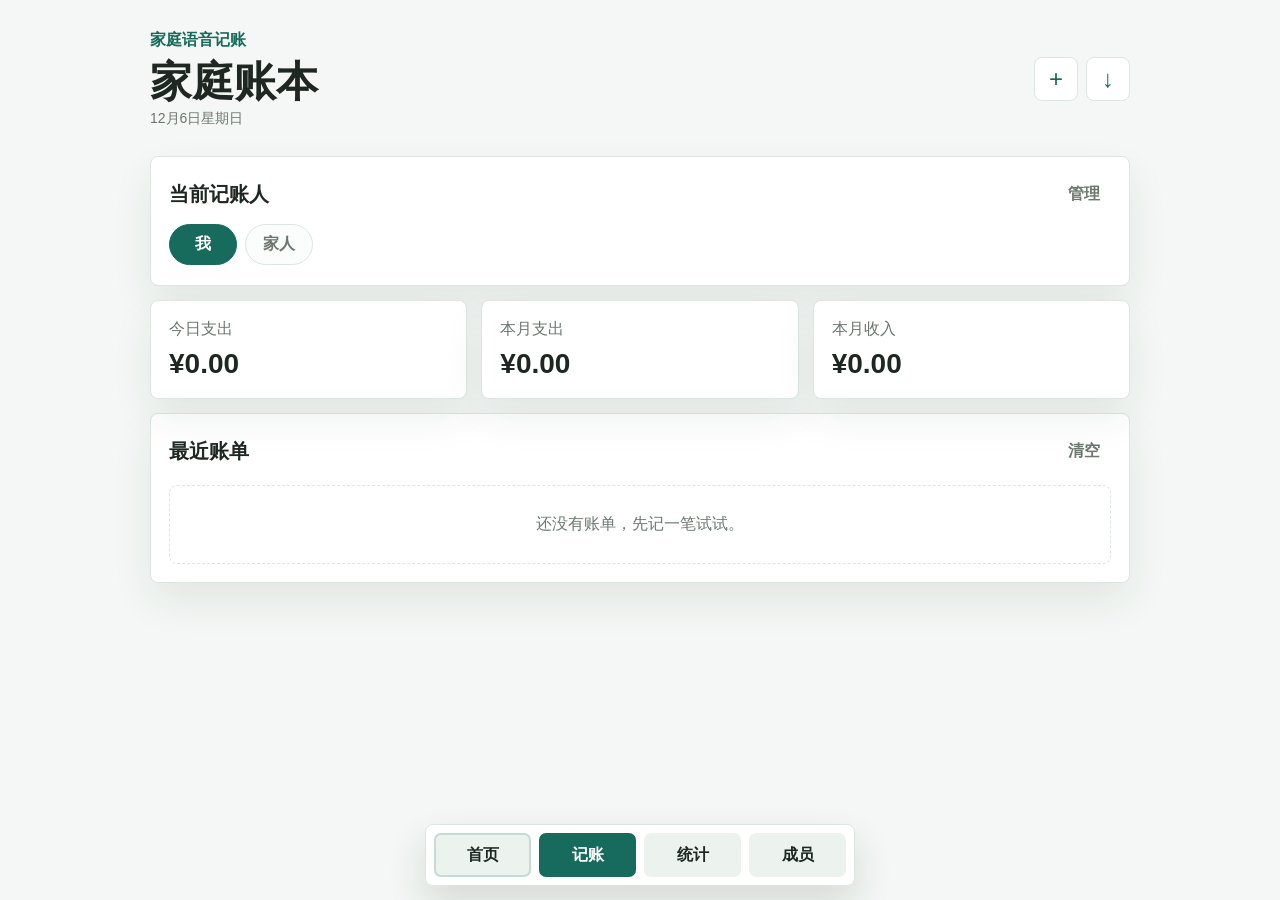
==== index.html @ d06d8574 "Add files via upload" ====
<!doctype html>
<html lang="zh-CN">
  <head>
    <meta charset="UTF-8" />
    <meta name="viewport" content="width=device-width, initial-scale=1.0" />
    <meta name="theme-color" content="#176b5d" />
    <meta name="apple-mobile-web-app-capable" content="yes" />
    <meta name="apple-mobile-web-app-status-bar-style" content="default" />
    <meta name="apple-mobile-web-app-title" content="家庭账本" />
    <title>语音记账</title>
    <link rel="manifest" href="./manifest.json" />
    <link rel="icon" href="./app-icon.svg" type="image/svg+xml" />
    <link rel="apple-touch-icon" href="./apple-touch-icon.png" />
    <link rel="stylesheet" href="./styles.css" />
  </head>
  <body>
    <div class="app-shell">
      <header class="topbar">
        <div>
          <p class="eyebrow">家庭语音记账</p>
          <h1>家庭账本</h1>
          <p class="date-line" id="dateLine"></p>
        </div>
        <div class="top-actions">
          <button class="icon-button" id="membersButton" type="button" title="家庭成员" aria-label="家庭成员">
            <span aria-hidden="true">+</span>
          </button>
          <button class="icon-button" id="exportButton" type="button" title="导出账单" aria-label="导出账单">
            <span aria-hidden="true">↓</span>
          </button>
        </div>
      </header>

      <main class="app-main">
        <section class="app-view active" id="homeView" data-view="home">
          <section class="member-panel" aria-label="当前成员">
            <div class="section-title compact">
              <h2>当前记账人</h2>
              <button class="text-button" id="manageMembersButton" type="button">管理</button>
            </div>
            <div class="member-tabs" id="memberTabs"></div>
          </section>

          <section class="summary-grid" aria-label="账单概览">
            <article class="metric">
              <span>今日支出</span>
              <strong id="todayExpense">¥0.00</strong>
            </article>
            <article class="metric">
              <span>本月支出</span>
              <strong id="monthExpense">¥0.00</strong>
            </article>
            <article class="metric">
              <span>本月收入</span>
              <strong id="monthIncome">¥0.00</strong>
            </article>
          </section>

          <div class="list-panel">
            <div class="section-title">
              <h2>最近账单</h2>
              <button class="text-button" id="clearButton" type="button">清空</button>
            </div>
            <div class="empty-state" id="emptyState">还没有账单，先记一笔试试。</div>
            <ul class="bill-list" id="billList"></ul>
          </div>
        </section>

        <section class="app-view" id="recordView" data-view="record">
          <section class="input-panel" aria-label="语音记账">
            <div class="mode-row" role="tablist" aria-label="记账类型">
              <button class="segmented active" id="expenseMode" type="button">支出</button>
              <button class="segmented" id="incomeMode" type="button">收入</button>
            </div>

            <label class="field-label" for="voiceText">说一句账单</label>
            <div class="voice-row">
              <textarea id="voiceText" rows="4" placeholder="例如：我用微信花了20元吃饭"></textarea>
              <button class="mic-button" id="micButton" type="button" title="语音输入" aria-label="语音输入">
                <span aria-hidden="true">●</span>
              </button>
            </div>
            <p class="hint" id="speechHint">如果浏览器不支持语音识别，可以直接打字。</p>

            <div class="action-row">
              <button class="primary-button" id="parseButton" type="button">解析账单</button>
              <button class="secondary-button" id="sampleButton" type="button">试一句</button>
            </div>
          </section>

          <section class="confirm-panel hidden" id="confirmPanel" aria-label="确认账单">
            <div class="section-title">
              <h2>确认这笔账</h2>
              <p id="reviewMessage">请检查识别结果。</p>
            </div>

            <form class="form-grid" id="billForm">
              <label>
                金额
                <input id="amountInput" type="number" inputmode="decimal" min="0" step="0.01" required />
              </label>
              <label>
                类型
                <select id="typeInput">
                  <option value="expense">支出</option>
                  <option value="income">收入</option>
                </select>
              </label>
              <label>
                分类
                <select id="categoryInput"></select>
              </label>
              <label>
                支付方式
                <select id="paymentInput"></select>
              </label>
              <label>
                成员
                <select id="memberInput"></select>
              </label>
              <label class="wide">
                备注
                <input id="noteInput" type="text" placeholder="比如：午饭、音乐会员、工资" />
              </label>
            </form>

            <div class="action-row">
              <button class="primary-button" id="saveButton" type="button">保存</button>
              <button class="secondary-button" id="cancelButton" type="button">取消</button>
            </div>
          </section>
        </section>

        <section class="app-view" id="statsView" data-view="stats">
          <section class="content-grid">
          <div class="stats-panel">
            <div class="section-title">
              <h2>分类统计</h2>
              <p>按本月支出统计</p>
            </div>
            <div class="category-bars" id="categoryBars"></div>
          </div>

          <div class="stats-panel">
            <div class="section-title">
              <h2>成员统计</h2>
              <p>按本月支出统计</p>
            </div>
            <div class="category-bars" id="memberBars"></div>
          </div>
          </section>
        </section>

        <section class="app-view" id="memberView" data-view="members">
          <div class="stats-panel">
            <div class="section-title">
              <h2>家庭成员</h2>
              <p>当前账本只保存在这台设备</p>
            </div>
            <div class="member-form inline">
              <input id="memberNameInlineInput" type="text" maxlength="12" placeholder="输入名字，比如：妈妈" />
              <button class="primary-button" id="addMemberInlineButton" type="button">添加</button>
            </div>
            <ul class="member-list" id="memberListInline"></ul>
          </div>
        </section>
      </main>

      <nav class="mobile-dock" aria-label="快捷操作">
        <button class="dock-tab active" data-target-view="home" type="button">首页</button>
        <button class="dock-tab primary" data-target-view="record" type="button">记账</button>
        <button class="dock-tab" data-target-view="stats" type="button">统计</button>
        <button class="dock-tab" data-target-view="members" type="button">成员</button>
      </nav>
    </div>

    <div class="modal hidden" id="memberDialog" role="dialog" aria-modal="true" aria-labelledby="memberDialogTitle">
      <div class="modal-card">
        <div class="section-title">
          <h2 id="memberDialogTitle">家庭成员</h2>
          <button class="text-button" id="closeMembersButton" type="button">关闭</button>
        </div>
        <div class="member-form">
          <input id="memberNameInput" type="text" maxlength="12" placeholder="输入名字，比如：爸爸" />
          <button class="primary-button" id="addMemberButton" type="button">添加</button>
        </div>
        <ul class="member-list" id="memberList"></ul>
        <p class="hint">删除成员不会删除旧账单，旧账单会继续显示原来的名字。</p>
      </div>
    </div>

    <script src="./app.js"></script>
  </body>
</html>
---- styles.css ----
:root {
  color-scheme: light;
  --bg: #f4f7f5;
  --surface: #ffffff;
  --surface-strong: #ecf3ef;
  --text: #1e2722;
  --muted: #6c7770;
  --line: #dce5df;
  --accent: #176b5d;
  --accent-strong: #0e4f44;
  --income: #246b45;
  --expense: #b3463c;
  --warning: #9a6519;
  --shadow: 0 18px 40px rgba(28, 47, 38, 0.08);
}

* {
  box-sizing: border-box;
}

body {
  margin: 0;
  background: var(--bg);
  color: var(--text);
  font-family: -apple-system, BlinkMacSystemFont, "Segoe UI", "Microsoft YaHei", sans-serif;
  -webkit-font-smoothing: antialiased;
}

button,
input,
select,
textarea {
  font: inherit;
}

button {
  cursor: pointer;
}

.app-shell {
  width: min(980px, calc(100% - 32px));
  margin: 0 auto;
  padding: 18px 0 96px;
}

.topbar {
  display: flex;
  align-items: center;
  justify-content: space-between;
  gap: 16px;
  position: sticky;
  top: 0;
  z-index: 5;
  margin: 0 -16px 14px;
  padding: 12px 16px 14px;
  background: rgba(244, 247, 245, 0.92);
  backdrop-filter: blur(18px);
}

.eyebrow {
  margin: 0 0 8px;
  color: var(--accent);
  font-weight: 700;
}

h1,
h2,
p {
  margin: 0;
}

h1 {
  font-size: clamp(30px, 5vw, 42px);
  line-height: 1.08;
  letter-spacing: 0;
}

h2 {
  font-size: 20px;
}

.date-line {
  margin-top: 6px;
  color: var(--muted);
  font-size: 14px;
}

.top-actions {
  display: flex;
  gap: 8px;
}

.summary-grid,
.content-grid,
.form-grid {
  display: grid;
  gap: 14px;
}

.app-main {
  min-height: 520px;
}

.app-view {
  display: none;
}

.app-view.active {
  display: block;
}

.summary-grid {
  grid-template-columns: repeat(3, minmax(0, 1fr));
  margin-bottom: 14px;
}

.metric,
.member-panel,
.input-panel,
.confirm-panel,
.list-panel,
.stats-panel {
  background: var(--surface);
  border: 1px solid var(--line);
  border-radius: 8px;
  box-shadow: var(--shadow);
}

.metric {
  padding: 18px;
}

.metric span,
.section-title p,
.hint {
  color: var(--muted);
}

.metric strong {
  display: block;
  margin-top: 8px;
  font-size: 28px;
}

.input-panel,
.confirm-panel,
.member-panel,
.list-panel,
.stats-panel {
  padding: 18px;
}

.member-panel {
  margin-bottom: 14px;
}

.input-panel,
.confirm-panel {
  margin-bottom: 14px;
}

.mode-row,
.action-row,
.voice-row,
.section-title {
  display: flex;
  align-items: center;
  gap: 10px;
}

.section-title {
  justify-content: space-between;
  margin-bottom: 14px;
}

.section-title.compact {
  margin-bottom: 10px;
}

.member-tabs {
  display: flex;
  gap: 8px;
  overflow-x: auto;
  padding-bottom: 2px;
  scrollbar-width: none;
}

.member-tabs::-webkit-scrollbar {
  display: none;
}

.member-chip {
  flex: 0 0 auto;
  min-width: 68px;
  border: 1px solid var(--line);
  border-radius: 999px;
  background: #fbfdfc;
  color: var(--muted);
  padding: 9px 14px;
  font-weight: 700;
}

.member-chip.active {
  border-color: var(--accent);
  background: var(--accent);
  color: white;
}

.mode-row {
  width: fit-content;
  background: var(--surface-strong);
  border: 1px solid var(--line);
  border-radius: 8px;
  padding: 4px;
  margin-bottom: 16px;
}

.segmented {
  min-width: 82px;
  border: 0;
  border-radius: 6px;
  background: transparent;
  color: var(--muted);
  padding: 8px 12px;
}

.segmented.active {
  background: var(--surface);
  color: var(--text);
  font-weight: 700;
  box-shadow: 0 8px 18px rgba(39, 57, 47, 0.1);
}

.field-label {
  display: block;
  margin-bottom: 8px;
  font-weight: 700;
}

.voice-row {
  align-items: stretch;
}

textarea,
input,
select {
  width: 100%;
  border: 1px solid var(--line);
  border-radius: 8px;
  background: #fbfdfc;
  color: var(--text);
  padding: 12px;
  outline: none;
}

textarea:focus,
input:focus,
select:focus {
  border-color: var(--accent);
  box-shadow: 0 0 0 3px rgba(23, 107, 93, 0.14);
}

.mic-button,
.icon-button {
  display: grid;
  place-items: center;
  flex: 0 0 auto;
  border: 1px solid var(--line);
  border-radius: 8px;
  background: var(--surface);
  color: var(--accent);
}

.mic-button {
  width: 58px;
}

.mic-button span {
  display: grid;
  place-items: center;
  width: 28px;
  height: 28px;
  border-radius: 50%;
  border: 7px solid var(--accent);
  color: transparent;
}

.mic-button.recording {
  border-color: var(--expense);
  color: var(--expense);
}

.mic-button.recording span {
  border-color: var(--expense);
}

.icon-button {
  width: 44px;
  height: 44px;
  font-size: 24px;
}

.hint {
  min-height: 20px;
  margin-top: 8px;
  font-size: 14px;
}

.action-row {
  flex-wrap: wrap;
  margin-top: 16px;
}

.primary-button,
.secondary-button,
.text-button {
  border-radius: 8px;
  padding: 11px 16px;
  border: 1px solid transparent;
  font-weight: 700;
}

.primary-button {
  background: var(--accent);
  color: white;
}

.primary-button:hover {
  background: var(--accent-strong);
}

.secondary-button {
  background: var(--surface-strong);
  color: var(--text);
  border-color: var(--line);
}

.text-button {
  padding: 8px 10px;
  background: transparent;
  color: var(--muted);
}

.text-button:disabled {
  cursor: not-allowed;
  opacity: 0.45;
}

.form-grid {
  grid-template-columns: repeat(2, minmax(0, 1fr));
}

.form-grid label {
  display: grid;
  gap: 7px;
  color: var(--muted);
  font-size: 14px;
  font-weight: 700;
}

.form-grid .wide {
  grid-column: 1 / -1;
}

.content-grid {
  grid-template-columns: repeat(2, minmax(0, 1fr));
}

.bill-list {
  display: grid;
  gap: 10px;
  margin: 0;
  padding: 0;
  list-style: none;
}

.bill-item {
  display: grid;
  grid-template-columns: 1fr auto;
  gap: 8px;
  align-items: center;
  padding: 12px;
  border: 1px solid var(--line);
  border-radius: 8px;
  background: #fbfdfc;
}

.bill-main strong {
  display: block;
  margin-bottom: 4px;
  overflow-wrap: anywhere;
}

.bill-main span,
.bill-meta {
  color: var(--muted);
  font-size: 14px;
}

.bill-amount {
  font-size: 20px;
  font-weight: 800;
  white-space: nowrap;
}

.bill-side {
  display: grid;
  justify-items: end;
  gap: 8px;
}

.delete-bill {
  display: grid;
  place-items: center;
  width: 32px;
  height: 32px;
  border: 1px solid var(--line);
  border-radius: 8px;
  background: var(--surface-strong);
  color: var(--muted);
  font-size: 22px;
  line-height: 1;
}

.delete-bill:hover {
  border-color: rgba(179, 70, 60, 0.35);
  background: rgba(179, 70, 60, 0.08);
  color: var(--expense);
}

.bill-amount.expense {
  color: var(--expense);
}

.bill-amount.income {
  color: var(--income);
}

.empty-state {
  display: none;
  padding: 28px 12px;
  color: var(--muted);
  text-align: center;
  border: 1px dashed var(--line);
  border-radius: 8px;
}

.category-bars {
  display: grid;
  gap: 12px;
}

.bar-row {
  display: grid;
  gap: 6px;
}

.bar-label {
  display: flex;
  justify-content: space-between;
  gap: 10px;
  color: var(--muted);
  font-size: 14px;
}

.bar-track {
  height: 10px;
  overflow: hidden;
  border-radius: 999px;
  background: var(--surface-strong);
}

.bar-fill {
  height: 100%;
  min-width: 4px;
  border-radius: inherit;
  background: var(--accent);
}

.member-fill {
  background: #4f6f9f;
}

.modal {
  position: fixed;
  inset: 0;
  z-index: 20;
  display: grid;
  place-items: end center;
  padding: 18px;
  background: rgba(20, 31, 26, 0.36);
}

.modal-card {
  width: min(520px, 100%);
  max-height: min(620px, calc(100vh - 36px));
  overflow: auto;
  border-radius: 8px;
  border: 1px solid var(--line);
  background: var(--surface);
  padding: 18px;
  box-shadow: 0 24px 70px rgba(15, 34, 25, 0.24);
}

.member-form {
  display: grid;
  grid-template-columns: 1fr auto;
  gap: 10px;
  margin-bottom: 14px;
}

.member-form.inline {
  margin-bottom: 16px;
}

.member-list {
  display: grid;
  gap: 8px;
  margin: 0;
  padding: 0;
  list-style: none;
}

.member-list-item {
  display: flex;
  align-items: center;
  justify-content: space-between;
  gap: 10px;
  padding: 10px 12px;
  border: 1px solid var(--line);
  border-radius: 8px;
  background: #fbfdfc;
}

.mobile-dock {
  position: fixed;
  left: 50%;
  bottom: 14px;
  z-index: 8;
  display: grid;
  width: min(430px, calc(100% - 22px));
  transform: translateX(-50%);
  grid-template-columns: repeat(4, 1fr);
  gap: 8px;
  padding: 8px;
  border: 1px solid var(--line);
  border-radius: 8px;
  background: rgba(255, 255, 255, 0.94);
  box-shadow: 0 18px 38px rgba(28, 47, 38, 0.14);
  backdrop-filter: blur(18px);
}

.mobile-dock button {
  min-height: 44px;
  border: 0;
  border-radius: 7px;
  background: var(--surface-strong);
  color: var(--text);
  font-weight: 800;
}

.mobile-dock button.active {
  box-shadow: inset 0 0 0 2px rgba(23, 107, 93, 0.18);
}

.mobile-dock button.primary {
  background: var(--accent);
  color: white;
}

.hidden {
  display: none;
}

@media (max-width: 760px) {
  .app-shell {
    width: min(100% - 22px, 430px);
    padding-top: 8px;
  }

  .topbar {
    align-items: flex-start;
    margin-left: -11px;
    margin-right: -11px;
  }

  .summary-grid,
  .content-grid,
  .form-grid {
    grid-template-columns: 1fr;
  }

  .voice-row {
    flex-direction: column;
  }

  .mic-button {
    width: 100%;
    height: 52px;
  }

  .section-title {
    align-items: flex-start;
  }

  .summary-grid {
    grid-template-columns: repeat(3, minmax(0, 1fr));
    gap: 8px;
  }

  .metric {
    padding: 12px 10px;
  }

  .metric span {
    font-size: 13px;
  }

  .metric strong {
    font-size: 20px;
  }

  .input-panel,
  .confirm-panel,
  .member-panel,
  .list-panel,
  .stats-panel {
    padding: 14px;
  }

  .modal {
    align-items: end;
    padding: 10px;
  }

  .modal-card {
    max-height: calc(100vh - 20px);
  }
}

@media (display-mode: standalone) {
  .topbar {
    padding-top: 18px;
  }
}
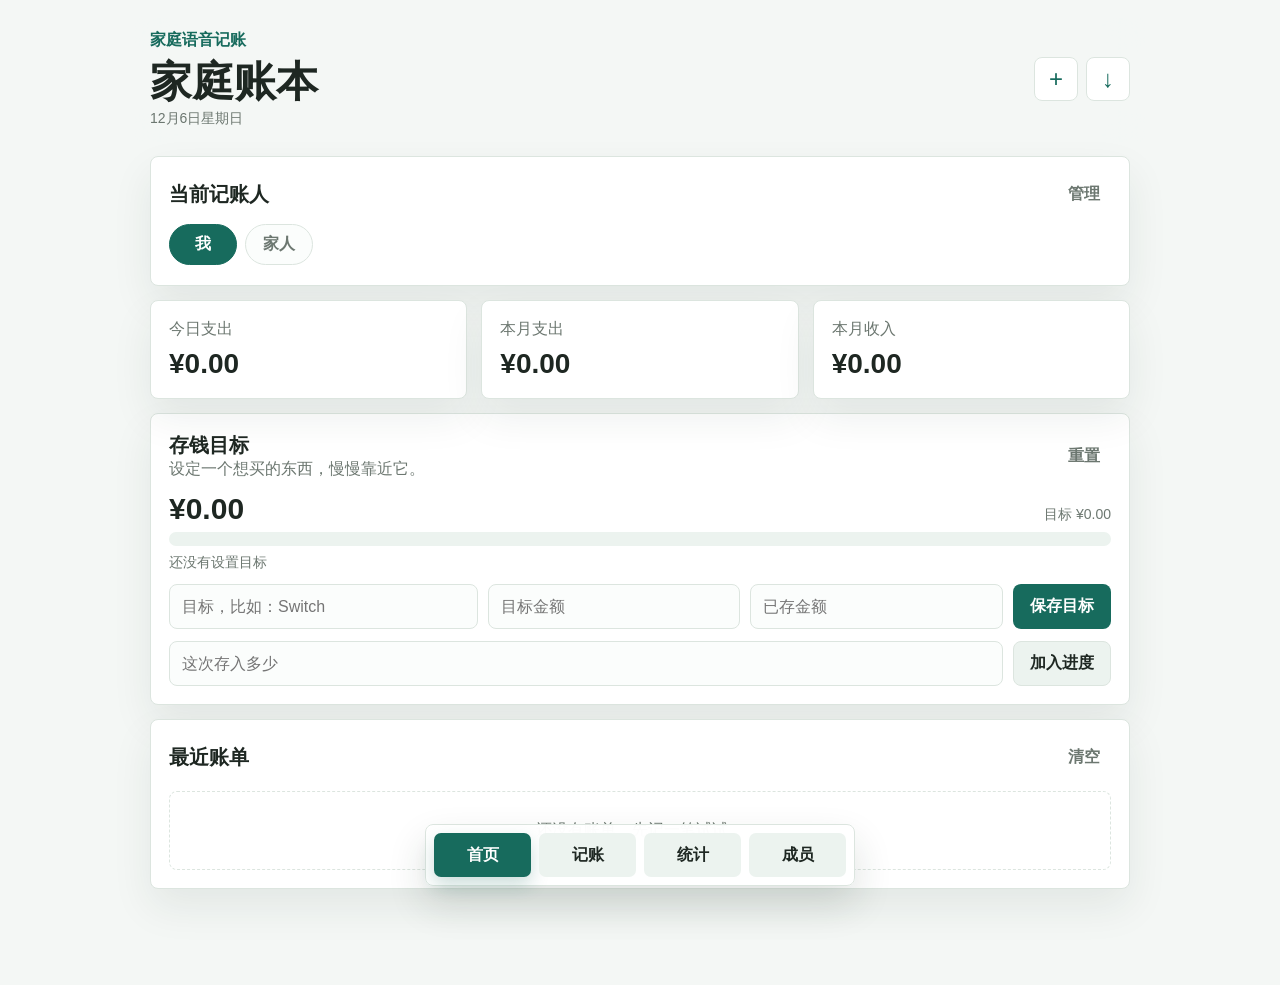
==== commit 01c3229d: "Add files via upload" ====
--- a/index.html
+++ b/index.html
@@ -56,6 +56,36 @@
             </article>
           </section>
 
+          <section class="goal-panel" aria-label="存钱目标">
+            <div class="section-title">
+              <div>
+                <h2 id="goalTitle">存钱目标</h2>
+                <p id="goalSubtitle">设定一个想买的东西，慢慢靠近它。</p>
+              </div>
+              <button class="text-button" id="resetGoalButton" type="button">重置</button>
+            </div>
+            <div class="goal-progress">
+              <div class="goal-progress-top">
+                <strong id="goalSavedText">¥0.00</strong>
+                <span id="goalTargetText">目标 ¥0.00</span>
+              </div>
+              <div class="goal-track" aria-hidden="true">
+                <div class="goal-fill" id="goalFill"></div>
+              </div>
+              <p class="goal-percent" id="goalPercent">还没有设置目标</p>
+            </div>
+            <div class="goal-form">
+              <input id="goalNameInput" type="text" maxlength="20" placeholder="目标，比如：Switch" />
+              <input id="goalTargetInput" type="number" inputmode="decimal" min="0" step="1" placeholder="目标金额" />
+              <input id="goalSavedInput" type="number" inputmode="decimal" min="0" step="1" placeholder="已存金额" />
+              <button class="primary-button" id="saveGoalButton" type="button">保存目标</button>
+            </div>
+            <div class="goal-add">
+              <input id="goalAddInput" type="number" inputmode="decimal" min="0" step="1" placeholder="这次存入多少" />
+              <button class="secondary-button" id="addGoalSavingButton" type="button">加入进度</button>
+            </div>
+          </section>
+
           <div class="list-panel">
             <div class="section-title">
               <h2>最近账单</h2>
@@ -168,7 +198,7 @@
 
       <nav class="mobile-dock" aria-label="快捷操作">
         <button class="dock-tab active" data-target-view="home" type="button">首页</button>
-        <button class="dock-tab primary" data-target-view="record" type="button">记账</button>
+        <button class="dock-tab" data-target-view="record" type="button">记账</button>
         <button class="dock-tab" data-target-view="stats" type="button">统计</button>
         <button class="dock-tab" data-target-view="members" type="button">成员</button>
       </nav>
--- a/styles.css
+++ b/styles.css
@@ -116,6 +116,7 @@
 
 .metric,
 .member-panel,
+.goal-panel,
 .input-panel,
 .confirm-panel,
 .list-panel,
@@ -145,12 +146,14 @@
 .input-panel,
 .confirm-panel,
 .member-panel,
+.goal-panel,
 .list-panel,
 .stats-panel {
   padding: 18px;
 }
 
-.member-panel {
+.member-panel,
+.goal-panel {
   margin-bottom: 14px;
 }
 
@@ -366,6 +369,59 @@
   grid-template-columns: repeat(2, minmax(0, 1fr));
 }
 
+.goal-progress {
+  display: grid;
+  gap: 8px;
+}
+
+.goal-progress-top {
+  display: flex;
+  align-items: end;
+  justify-content: space-between;
+  gap: 12px;
+}
+
+.goal-progress-top strong {
+  font-size: 30px;
+  line-height: 1;
+}
+
+.goal-progress-top span,
+.goal-percent {
+  color: var(--muted);
+  font-size: 14px;
+}
+
+.goal-track {
+  height: 14px;
+  overflow: hidden;
+  border-radius: 999px;
+  background: var(--surface-strong);
+}
+
+.goal-fill {
+  width: 0;
+  height: 100%;
+  border-radius: inherit;
+  background: linear-gradient(90deg, #176b5d, #4f6f9f);
+  transition: width 460ms cubic-bezier(0.2, 0.8, 0.2, 1);
+}
+
+.goal-form,
+.goal-add {
+  display: grid;
+  gap: 10px;
+  margin-top: 12px;
+}
+
+.goal-form {
+  grid-template-columns: 1.1fr 0.9fr 0.9fr auto;
+}
+
+.goal-add {
+  grid-template-columns: 1fr auto;
+}
+
 .bill-list {
   display: grid;
   gap: 10px;
@@ -557,15 +613,33 @@
   background: var(--surface-strong);
   color: var(--text);
   font-weight: 800;
+  transition: transform 180ms ease, background 180ms ease, color 180ms ease, box-shadow 180ms ease;
+}
+
+.mobile-dock button:active {
+  transform: scale(0.94);
 }
 
 .mobile-dock button.active {
-  box-shadow: inset 0 0 0 2px rgba(23, 107, 93, 0.18);
-}
-
-.mobile-dock button.primary {
   background: var(--accent);
   color: white;
+  box-shadow: 0 8px 18px rgba(23, 107, 93, 0.22);
+}
+
+.mobile-dock button.pop {
+  animation: dock-pop 220ms cubic-bezier(0.18, 0.9, 0.3, 1.25);
+}
+
+@keyframes dock-pop {
+  0% {
+    transform: scale(0.96);
+  }
+  65% {
+    transform: scale(1.05);
+  }
+  100% {
+    transform: scale(1);
+  }
 }
 
 .hidden {
@@ -623,11 +697,26 @@
   .input-panel,
   .confirm-panel,
   .member-panel,
+  .goal-panel,
   .list-panel,
   .stats-panel {
     padding: 14px;
   }
 
+  .goal-form {
+    grid-template-columns: 1fr;
+  }
+
+  .goal-add {
+    grid-template-columns: 1fr;
+  }
+
+  .goal-progress-top {
+    align-items: flex-start;
+    flex-direction: column;
+    gap: 6px;
+  }
+
   .modal {
     align-items: end;
     padding: 10px;
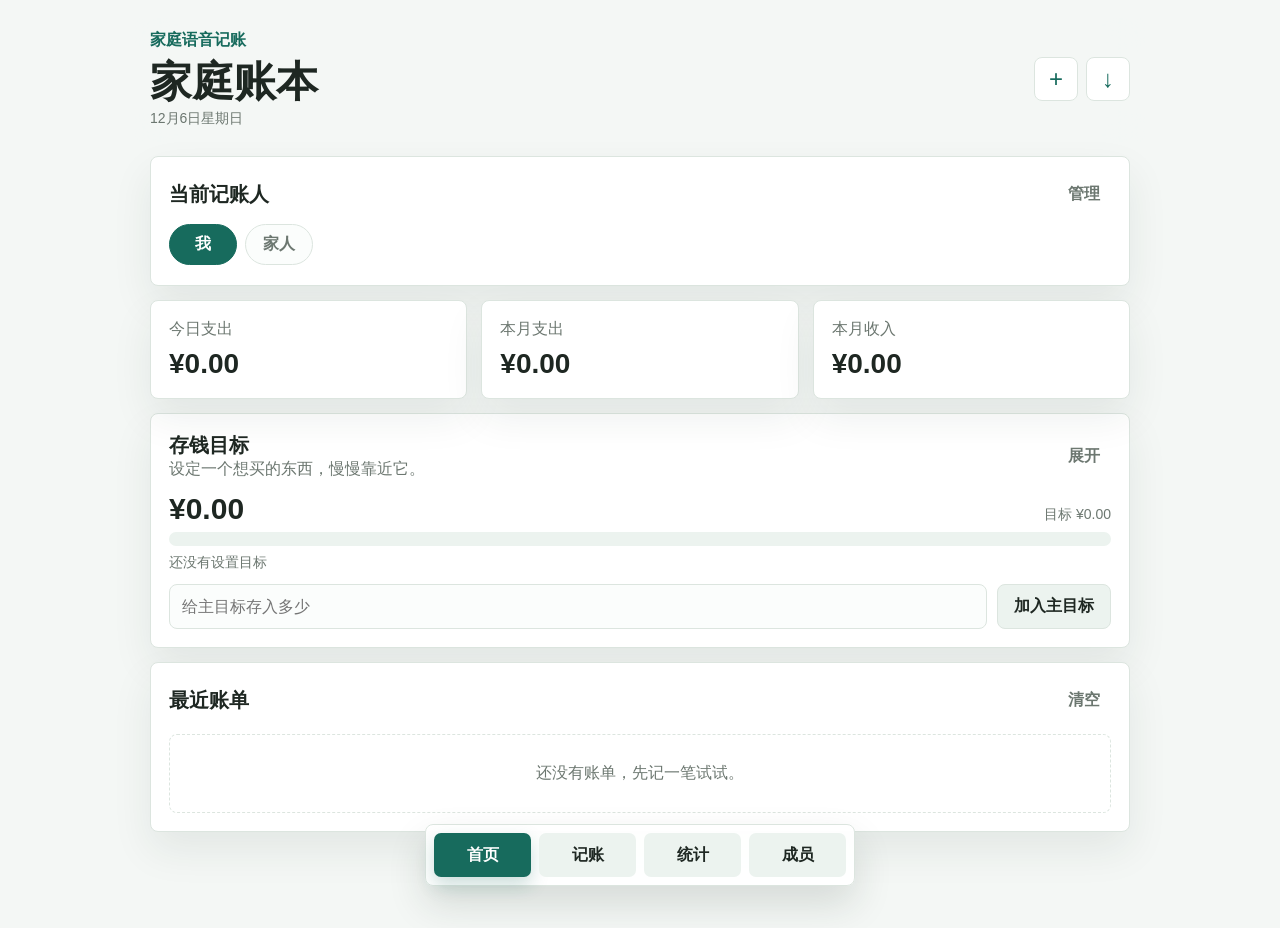
==== commit 3db0a612: "Add files via upload" ====
--- a/index.html
+++ b/index.html
@@ -62,7 +62,7 @@
                 <h2 id="goalTitle">存钱目标</h2>
                 <p id="goalSubtitle">设定一个想买的东西，慢慢靠近它。</p>
               </div>
-              <button class="text-button" id="resetGoalButton" type="button">重置</button>
+              <button class="text-button" id="toggleGoalsButton" type="button" aria-expanded="false">展开</button>
             </div>
             <div class="goal-progress">
               <div class="goal-progress-top">
@@ -74,15 +74,18 @@
               </div>
               <p class="goal-percent" id="goalPercent">还没有设置目标</p>
             </div>
-            <div class="goal-form">
+            <div class="goal-add">
+              <input id="goalAddInput" type="number" inputmode="decimal" min="0" step="1" placeholder="给主目标存入多少" />
+              <button class="secondary-button" id="addGoalSavingButton" type="button">加入主目标</button>
+            </div>
+            <div class="goal-drawer hidden" id="goalDrawer">
+              <div class="goal-form">
               <input id="goalNameInput" type="text" maxlength="20" placeholder="目标，比如：Switch" />
               <input id="goalTargetInput" type="number" inputmode="decimal" min="0" step="1" placeholder="目标金额" />
               <input id="goalSavedInput" type="number" inputmode="decimal" min="0" step="1" placeholder="已存金额" />
-              <button class="primary-button" id="saveGoalButton" type="button">保存目标</button>
-            </div>
-            <div class="goal-add">
-              <input id="goalAddInput" type="number" inputmode="decimal" min="0" step="1" placeholder="这次存入多少" />
-              <button class="secondary-button" id="addGoalSavingButton" type="button">加入进度</button>
+                <button class="primary-button" id="saveGoalButton" type="button">添加目标</button>
+              </div>
+              <div class="goal-list" id="goalList"></div>
             </div>
           </section>
 
@@ -184,8 +187,21 @@
         <section class="app-view" id="memberView" data-view="members">
           <div class="stats-panel">
             <div class="section-title">
+              <h2>本地数据</h2>
+              <p>当前账本只保存在这台设备</p>
+            </div>
+            <div class="backup-actions">
+              <button class="primary-button" id="exportBackupButton" type="button">导出完整备份</button>
+              <button class="secondary-button" id="importBackupButton" type="button">导入备份</button>
+              <input class="hidden" id="backupFileInput" type="file" accept="application/json,.json" />
+            </div>
+            <p class="hint">完整备份会保存账单、成员和存钱目标。换手机或清理浏览器前，建议先导出。</p>
+          </div>
+
+          <div class="stats-panel">
+            <div class="section-title">
               <h2>家庭成员</h2>
-              <p>当前账本只保存在这台设备</p>
+              <p>管理本机账本成员</p>
             </div>
             <div class="member-form inline">
               <input id="memberNameInlineInput" type="text" maxlength="12" placeholder="输入名字，比如：妈妈" />
--- a/styles.css
+++ b/styles.css
@@ -422,6 +422,74 @@
   grid-template-columns: 1fr auto;
 }
 
+.goal-drawer {
+  display: grid;
+  gap: 12px;
+  margin-top: 12px;
+  padding-top: 12px;
+  border-top: 1px solid var(--line);
+  animation: drawer-slide 220ms ease;
+}
+
+.goal-list {
+  display: grid;
+  gap: 10px;
+}
+
+.goal-item {
+  display: grid;
+  gap: 10px;
+  padding: 12px;
+  border: 1px solid var(--line);
+  border-radius: 8px;
+  background: #fbfdfc;
+}
+
+.goal-item.primary-goal {
+  border-color: rgba(23, 107, 93, 0.36);
+  background: rgba(23, 107, 93, 0.06);
+}
+
+.goal-item-main {
+  display: grid;
+  gap: 6px;
+}
+
+.goal-item-main strong {
+  overflow-wrap: anywhere;
+}
+
+.goal-item-main span {
+  color: var(--muted);
+  font-size: 14px;
+}
+
+.goal-track.small {
+  height: 8px;
+}
+
+.goal-item-actions {
+  display: flex;
+  flex-wrap: wrap;
+  gap: 6px;
+}
+
+.empty-state.inline {
+  display: block;
+  padding: 18px 12px;
+}
+
+@keyframes drawer-slide {
+  from {
+    opacity: 0;
+    transform: translateY(-6px);
+  }
+  to {
+    opacity: 1;
+    transform: translateY(0);
+  }
+}
+
 .bill-list {
   display: grid;
   gap: 10px;
@@ -465,16 +533,23 @@
   gap: 8px;
 }
 
-.delete-bill {
+.bill-tools {
+  display: flex;
+  gap: 6px;
+}
+
+.delete-bill,
+.edit-bill {
   display: grid;
   place-items: center;
-  width: 32px;
+  min-width: 32px;
   height: 32px;
   border: 1px solid var(--line);
   border-radius: 8px;
   background: var(--surface-strong);
   color: var(--muted);
-  font-size: 22px;
+  font-size: 15px;
+  font-weight: 800;
   line-height: 1;
 }
 
@@ -482,6 +557,16 @@
   border-color: rgba(179, 70, 60, 0.35);
   background: rgba(179, 70, 60, 0.08);
   color: var(--expense);
+}
+
+.edit-bill:hover {
+  border-color: rgba(23, 107, 93, 0.35);
+  background: rgba(23, 107, 93, 0.08);
+  color: var(--accent);
+}
+
+.delete-bill {
+  font-size: 22px;
 }
 
 .bill-amount.expense {
@@ -586,6 +671,13 @@
   border: 1px solid var(--line);
   border-radius: 8px;
   background: #fbfdfc;
+}
+
+.backup-actions {
+  display: grid;
+  grid-template-columns: repeat(2, minmax(0, 1fr));
+  gap: 10px;
+  margin-bottom: 10px;
 }
 
 .mobile-dock {
@@ -711,6 +803,10 @@
     grid-template-columns: 1fr;
   }
 
+  .backup-actions {
+    grid-template-columns: 1fr;
+  }
+
   .goal-progress-top {
     align-items: flex-start;
     flex-direction: column;
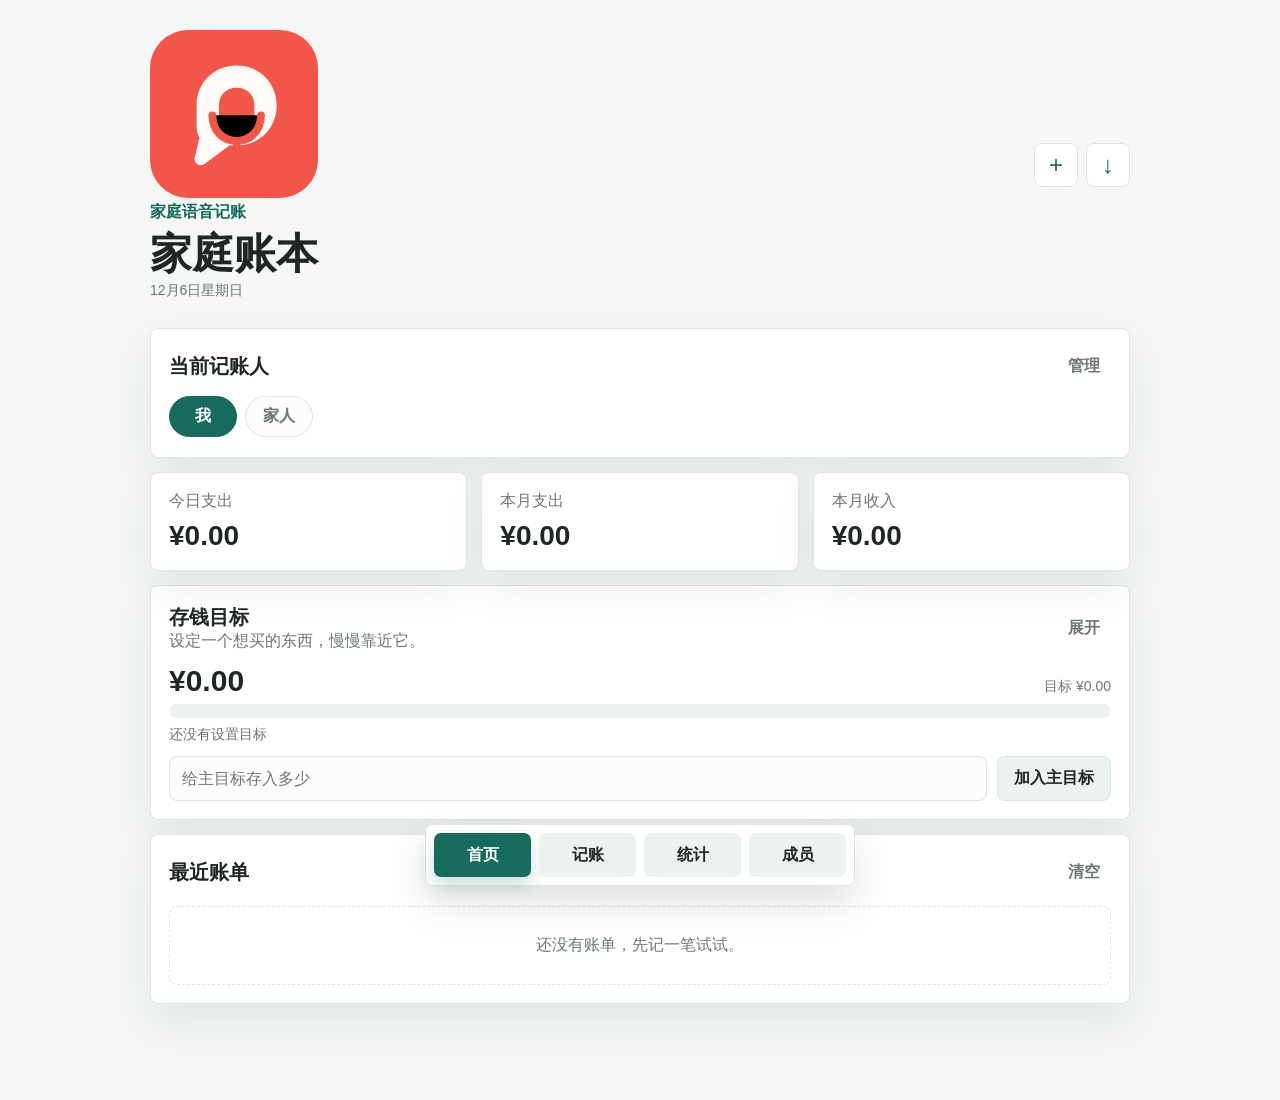
==== commit 535d8d69: "Add files via upload" ====
--- a/index.html
+++ b/index.html
@@ -9,17 +9,20 @@
     <meta name="apple-mobile-web-app-title" content="家庭账本" />
     <title>语音记账</title>
     <link rel="manifest" href="./manifest.json" />
-    <link rel="icon" href="./app-icon.svg" type="image/svg+xml" />
+    <link rel="icon" href="./assets/icons/icon-voice.svg" type="image/svg+xml" />
     <link rel="apple-touch-icon" href="./apple-touch-icon.png" />
     <link rel="stylesheet" href="./styles.css" />
   </head>
   <body>
     <div class="app-shell">
       <header class="topbar">
-        <div>
-          <p class="eyebrow">家庭语音记账</p>
-          <h1>家庭账本</h1>
-          <p class="date-line" id="dateLine"></p>
+        <div class="brand-lockup">
+          <img class="brand-mark" src="./assets/icons/icon-voice.svg" alt="" aria-hidden="true" />
+          <div>
+            <p class="eyebrow">家庭语音记账</p>
+            <h1>家庭账本</h1>
+            <p class="date-line" id="dateLine"></p>
+          </div>
         </div>
         <div class="top-actions">
           <button class="icon-button" id="membersButton" type="button" title="家庭成员" aria-label="家庭成员">
@@ -187,6 +190,30 @@
         <section class="app-view" id="memberView" data-view="members">
           <div class="stats-panel">
             <div class="section-title">
+              <h2>图标方案</h2>
+              <p>当前默认使用语音记账</p>
+            </div>
+            <div class="icon-options">
+              <article class="icon-option">
+                <img src="./assets/icons/icon-ledger.svg" alt="清爽账本图标" />
+                <strong>清爽账本</strong>
+                <span>稳定、直观</span>
+              </article>
+              <article class="icon-option active">
+                <img src="./assets/icons/icon-voice.svg" alt="语音记账图标" />
+                <strong>语音记账</strong>
+                <span>醒目、快速</span>
+              </article>
+              <article class="icon-option">
+                <img src="./assets/icons/icon-family-goal.svg" alt="家庭目标图标" />
+                <strong>家庭目标</strong>
+                <span>温暖、长期</span>
+              </article>
+            </div>
+          </div>
+
+          <div class="stats-panel">
+            <div class="section-title">
               <h2>本地数据</h2>
               <p>当前账本只保存在这台设备</p>
             </div>
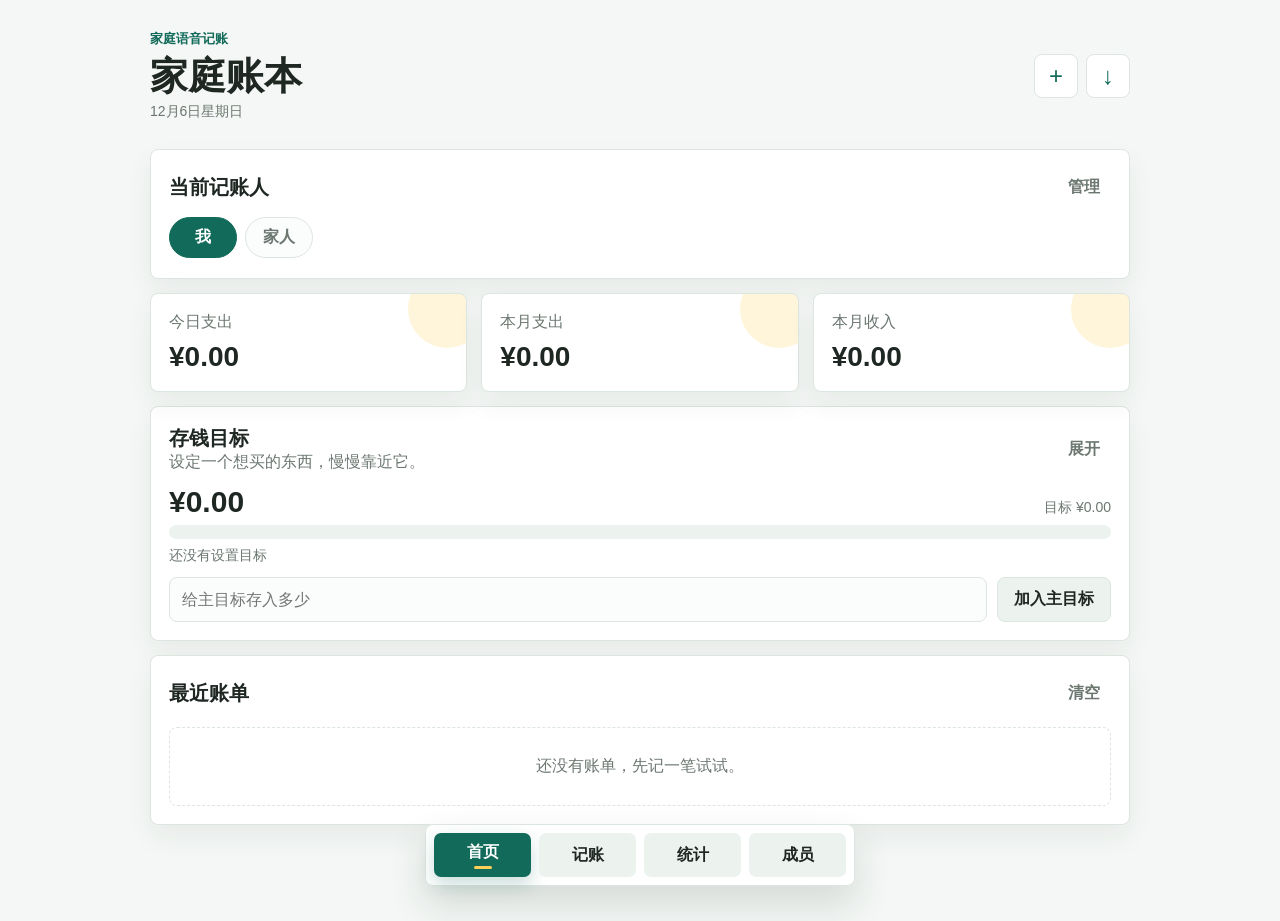
==== commit 6d529678: "Add files via upload" ====
--- a/index.html
+++ b/index.html
@@ -16,13 +16,10 @@
   <body>
     <div class="app-shell">
       <header class="topbar">
-        <div class="brand-lockup">
-          <img class="brand-mark" src="./assets/icons/icon-voice.svg" alt="" aria-hidden="true" />
-          <div>
-            <p class="eyebrow">家庭语音记账</p>
-            <h1>家庭账本</h1>
-            <p class="date-line" id="dateLine"></p>
-          </div>
+        <div>
+          <p class="eyebrow">家庭语音记账</p>
+          <h1>家庭账本</h1>
+          <p class="date-line" id="dateLine"></p>
         </div>
         <div class="top-actions">
           <button class="icon-button" id="membersButton" type="button" title="家庭成员" aria-label="家庭成员">
--- a/styles.css
+++ b/styles.css
@@ -6,8 +6,9 @@
   --text: #1e2722;
   --muted: #6c7770;
   --line: #dce5df;
-  --accent: #176b5d;
-  --accent-strong: #0e4f44;
+  --accent: #126b5a;
+  --accent-strong: #0b4f41;
+  --gold: #ffcf57;
   --income: #246b45;
   --expense: #b3463c;
   --warning: #9a6519;
@@ -61,6 +62,7 @@
   margin: 0 0 8px;
   color: var(--accent);
   font-weight: 700;
+  font-size: 13px;
 }
 
 h1,
@@ -70,7 +72,7 @@
 }
 
 h1 {
-  font-size: clamp(30px, 5vw, 42px);
+  font-size: clamp(28px, 5vw, 38px);
   line-height: 1.08;
   letter-spacing: 0;
 }
@@ -124,11 +126,24 @@
   background: var(--surface);
   border: 1px solid var(--line);
   border-radius: 8px;
-  box-shadow: var(--shadow);
+  box-shadow: 0 12px 28px rgba(28, 47, 38, 0.06);
 }
 
 .metric {
   padding: 18px;
+  position: relative;
+  overflow: hidden;
+}
+
+.metric::after {
+  content: "";
+  position: absolute;
+  right: -20px;
+  top: -24px;
+  width: 78px;
+  height: 78px;
+  border-radius: 50%;
+  background: rgba(255, 207, 87, 0.22);
 }
 
 .metric span,
@@ -138,9 +153,11 @@
 }
 
 .metric strong {
+  position: relative;
   display: block;
   margin-top: 8px;
   font-size: 28px;
+  z-index: 1;
 }
 
 .input-panel,
@@ -403,7 +420,7 @@
   width: 0;
   height: 100%;
   border-radius: inherit;
-  background: linear-gradient(90deg, #176b5d, #4f6f9f);
+  background: linear-gradient(90deg, var(--accent), var(--gold));
   transition: width 460ms cubic-bezier(0.2, 0.8, 0.2, 1);
 }
 
@@ -507,6 +524,11 @@
   border: 1px solid var(--line);
   border-radius: 8px;
   background: #fbfdfc;
+  transition: transform 160ms ease, border-color 160ms ease, box-shadow 160ms ease;
+}
+
+.bill-item:active {
+  transform: scale(0.985);
 }
 
 .bill-main strong {
@@ -546,7 +568,7 @@
   height: 32px;
   border: 1px solid var(--line);
   border-radius: 8px;
-  background: var(--surface-strong);
+  background: #f6faf8;
   color: var(--muted);
   font-size: 15px;
   font-weight: 800;
@@ -678,6 +700,45 @@
   grid-template-columns: repeat(2, minmax(0, 1fr));
   gap: 10px;
   margin-bottom: 10px;
+}
+
+.icon-options {
+  display: grid;
+  grid-template-columns: repeat(3, minmax(0, 1fr));
+  gap: 10px;
+}
+
+.icon-option {
+  display: grid;
+  gap: 8px;
+  justify-items: center;
+  min-height: 152px;
+  padding: 12px 8px;
+  border: 1px solid var(--line);
+  border-radius: 8px;
+  background: #fbfdfc;
+  text-align: center;
+}
+
+.icon-option.active {
+  border-color: rgba(18, 107, 90, 0.42);
+  background: rgba(18, 107, 90, 0.06);
+}
+
+.icon-option img {
+  width: 66px;
+  height: 66px;
+  border-radius: 16px;
+  box-shadow: 0 10px 22px rgba(28, 47, 38, 0.12);
+}
+
+.icon-option strong {
+  font-size: 14px;
+}
+
+.icon-option span {
+  color: var(--muted);
+  font-size: 12px;
 }
 
 .mobile-dock {
@@ -718,6 +779,16 @@
   box-shadow: 0 8px 18px rgba(23, 107, 93, 0.22);
 }
 
+.mobile-dock button.active::after {
+  content: "";
+  display: block;
+  width: 18px;
+  height: 3px;
+  margin: 3px auto 0;
+  border-radius: 999px;
+  background: var(--gold);
+}
+
 .mobile-dock button.pop {
   animation: dock-pop 220ms cubic-bezier(0.18, 0.9, 0.3, 1.25);
 }
@@ -807,6 +878,22 @@
     grid-template-columns: 1fr;
   }
 
+  .icon-options {
+    grid-template-columns: repeat(3, minmax(0, 1fr));
+    gap: 8px;
+  }
+
+  .icon-option {
+    min-height: 136px;
+    padding: 10px 6px;
+  }
+
+  .icon-option img {
+    width: 54px;
+    height: 54px;
+    border-radius: 13px;
+  }
+
   .goal-progress-top {
     align-items: flex-start;
     flex-direction: column;
